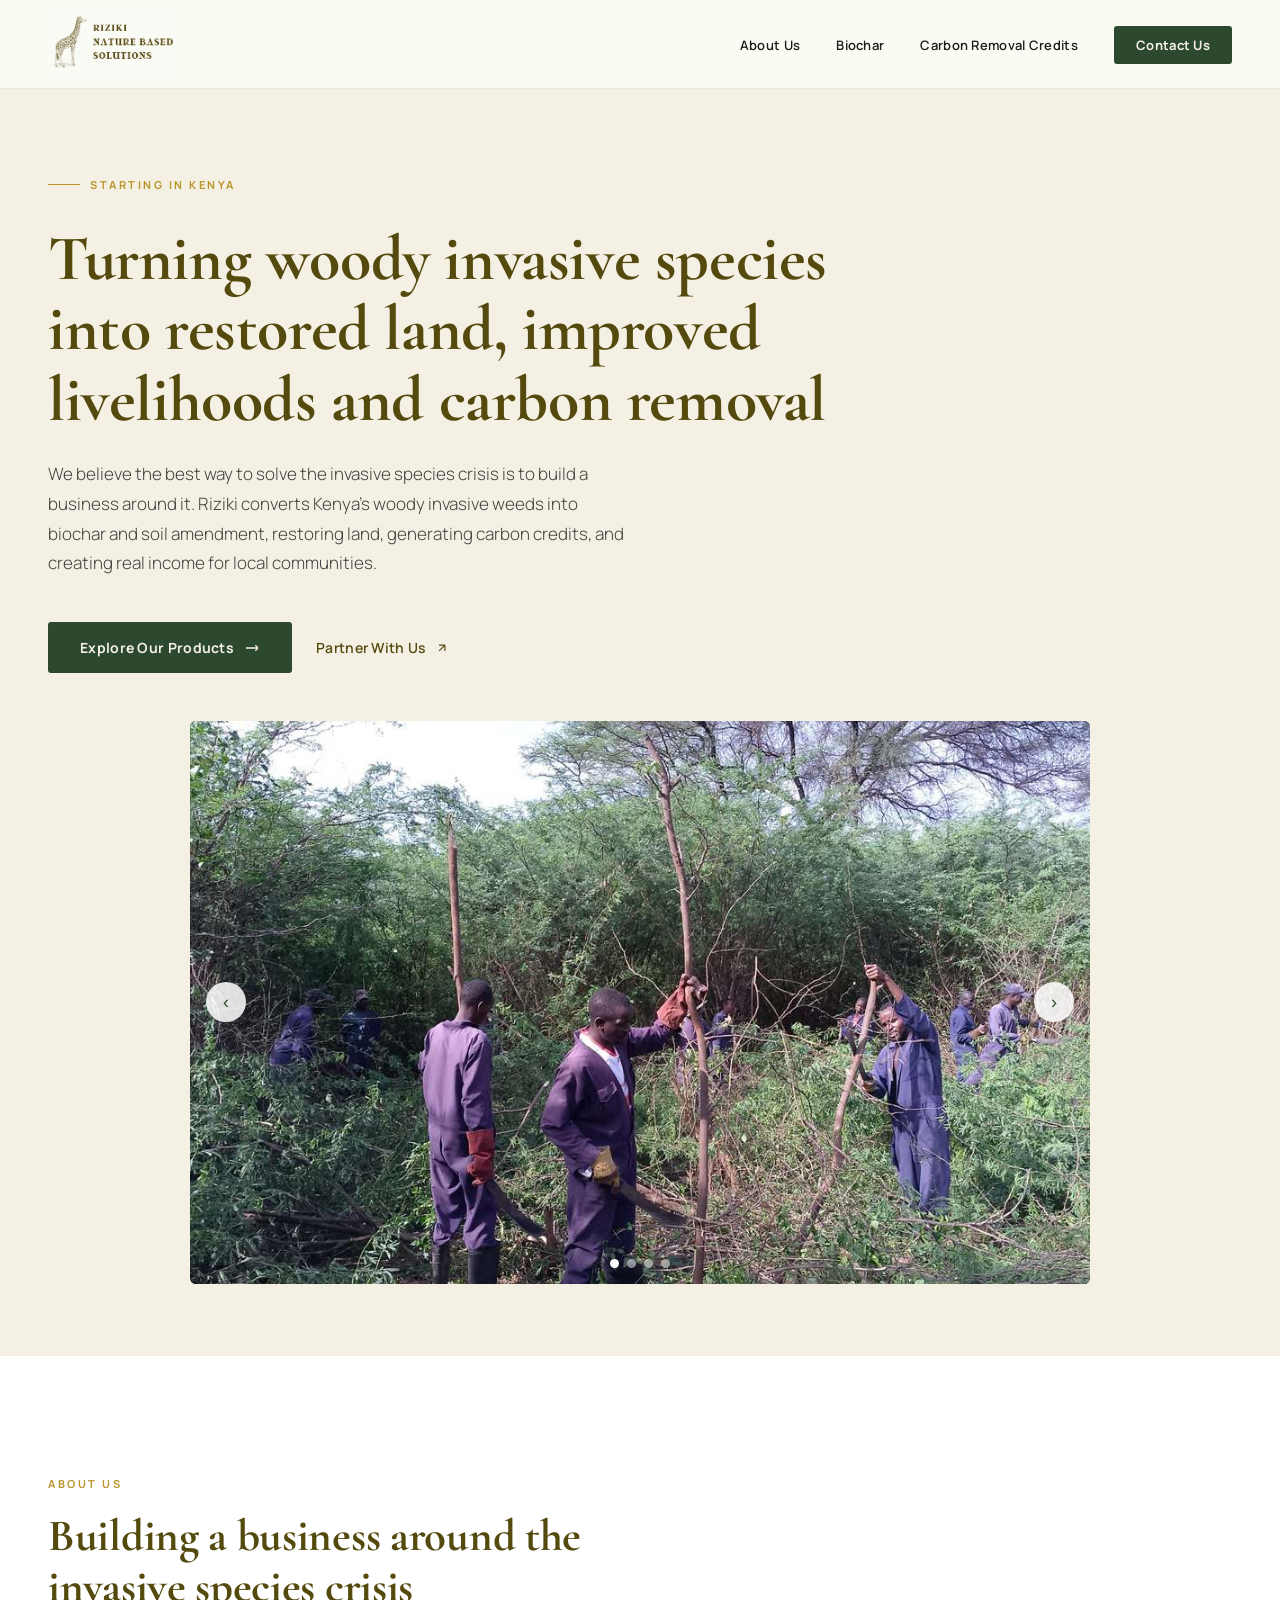
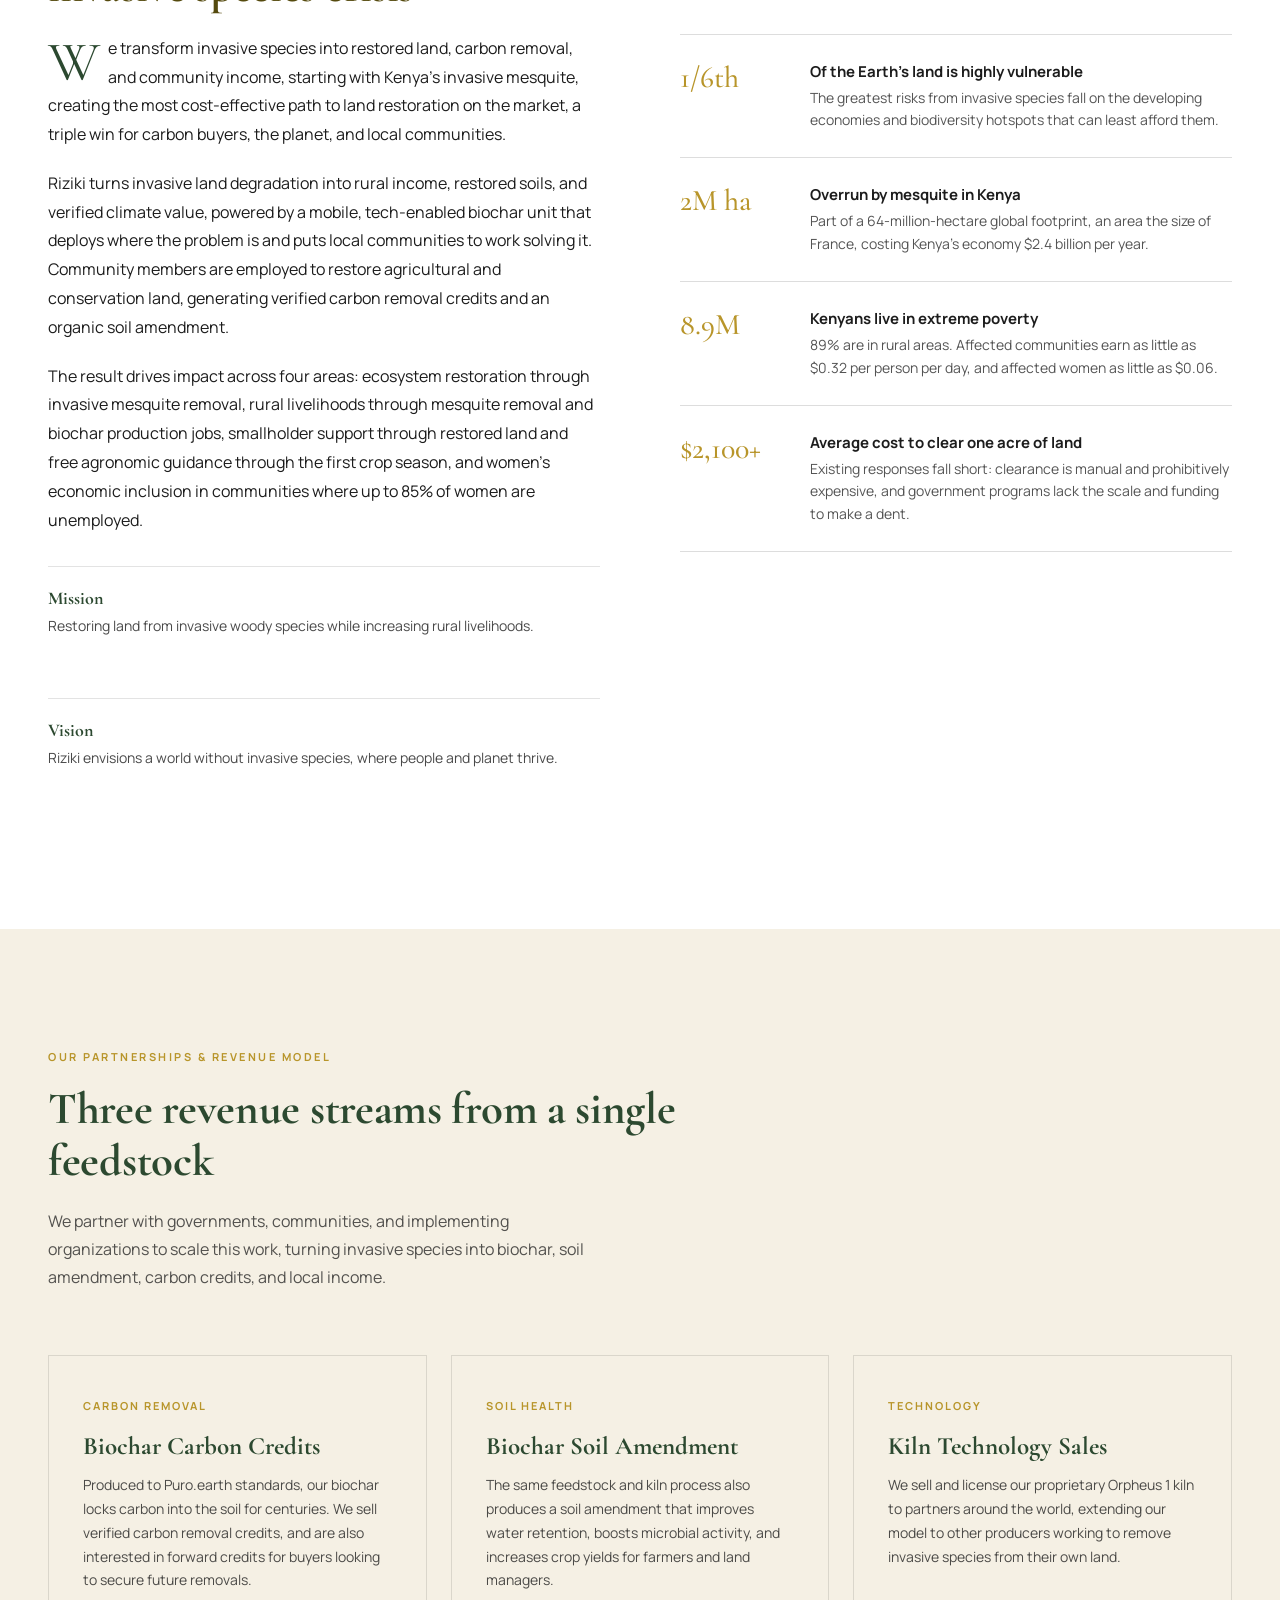
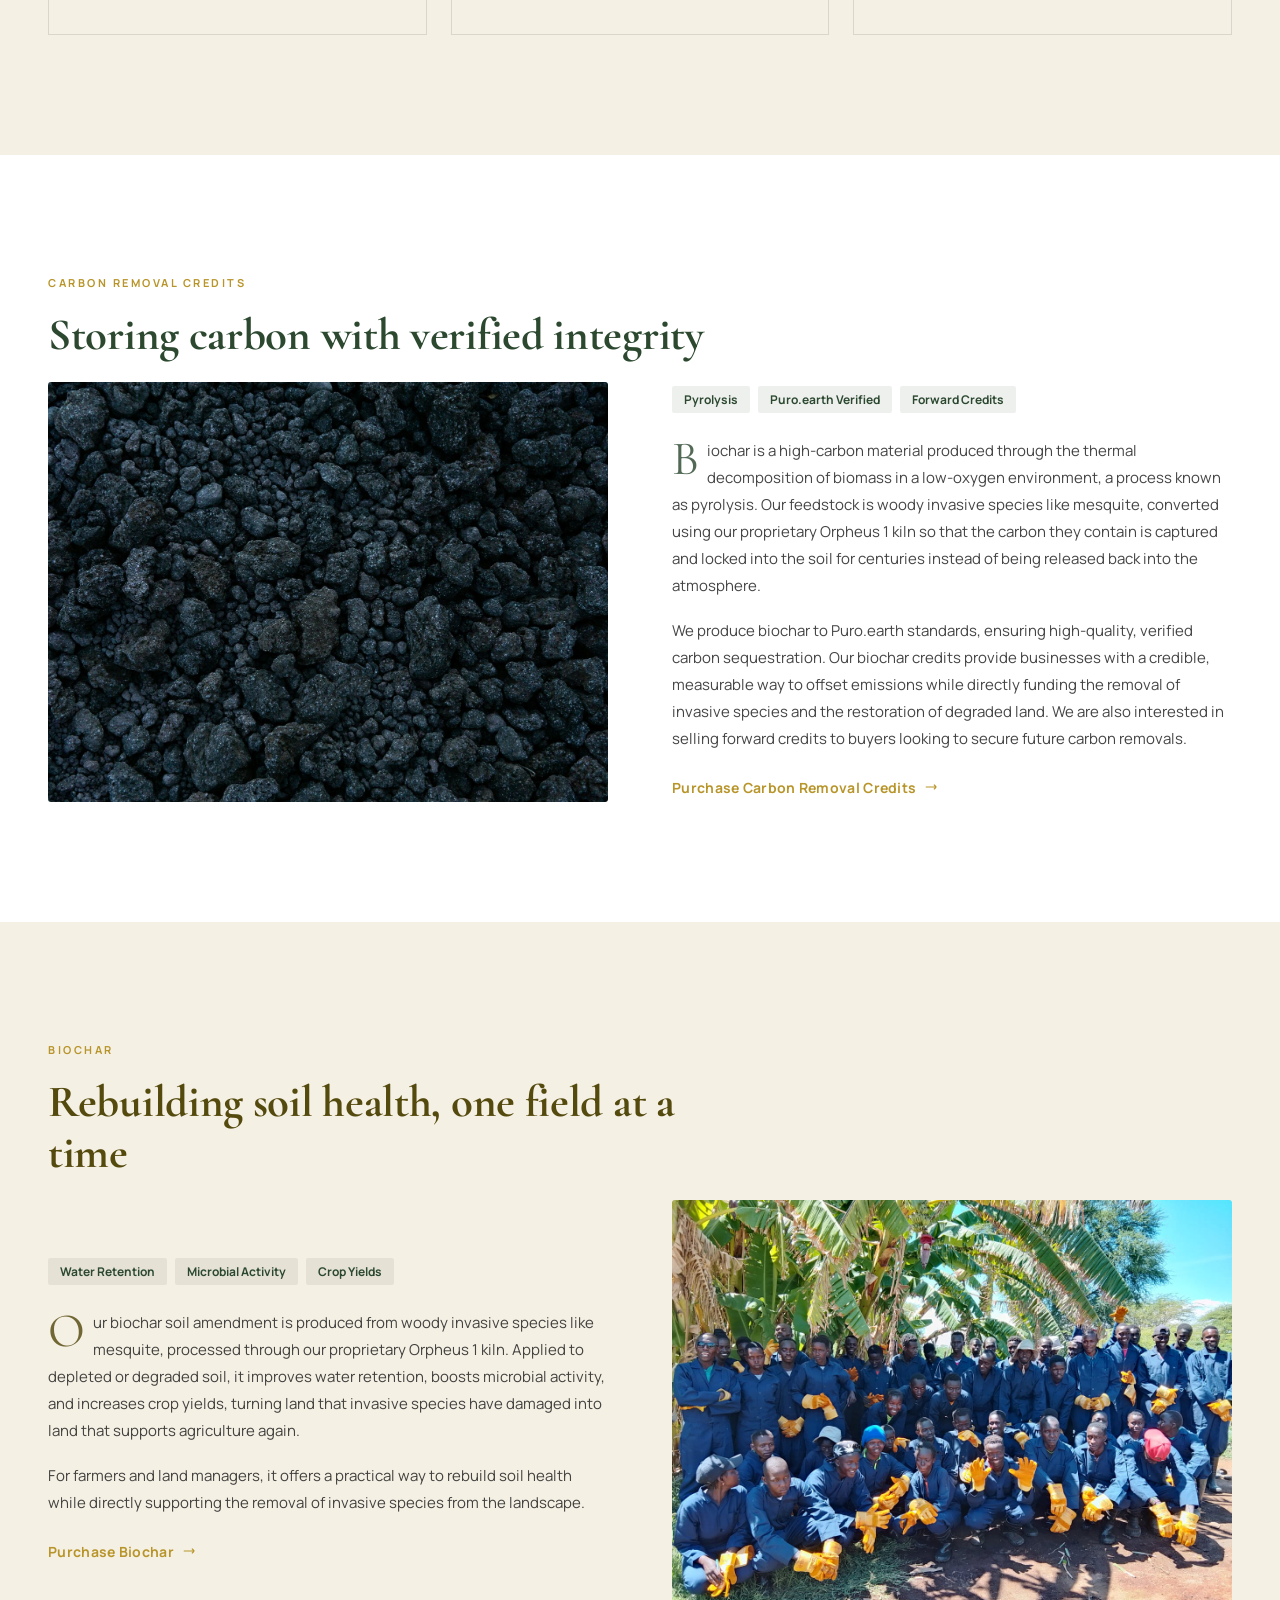
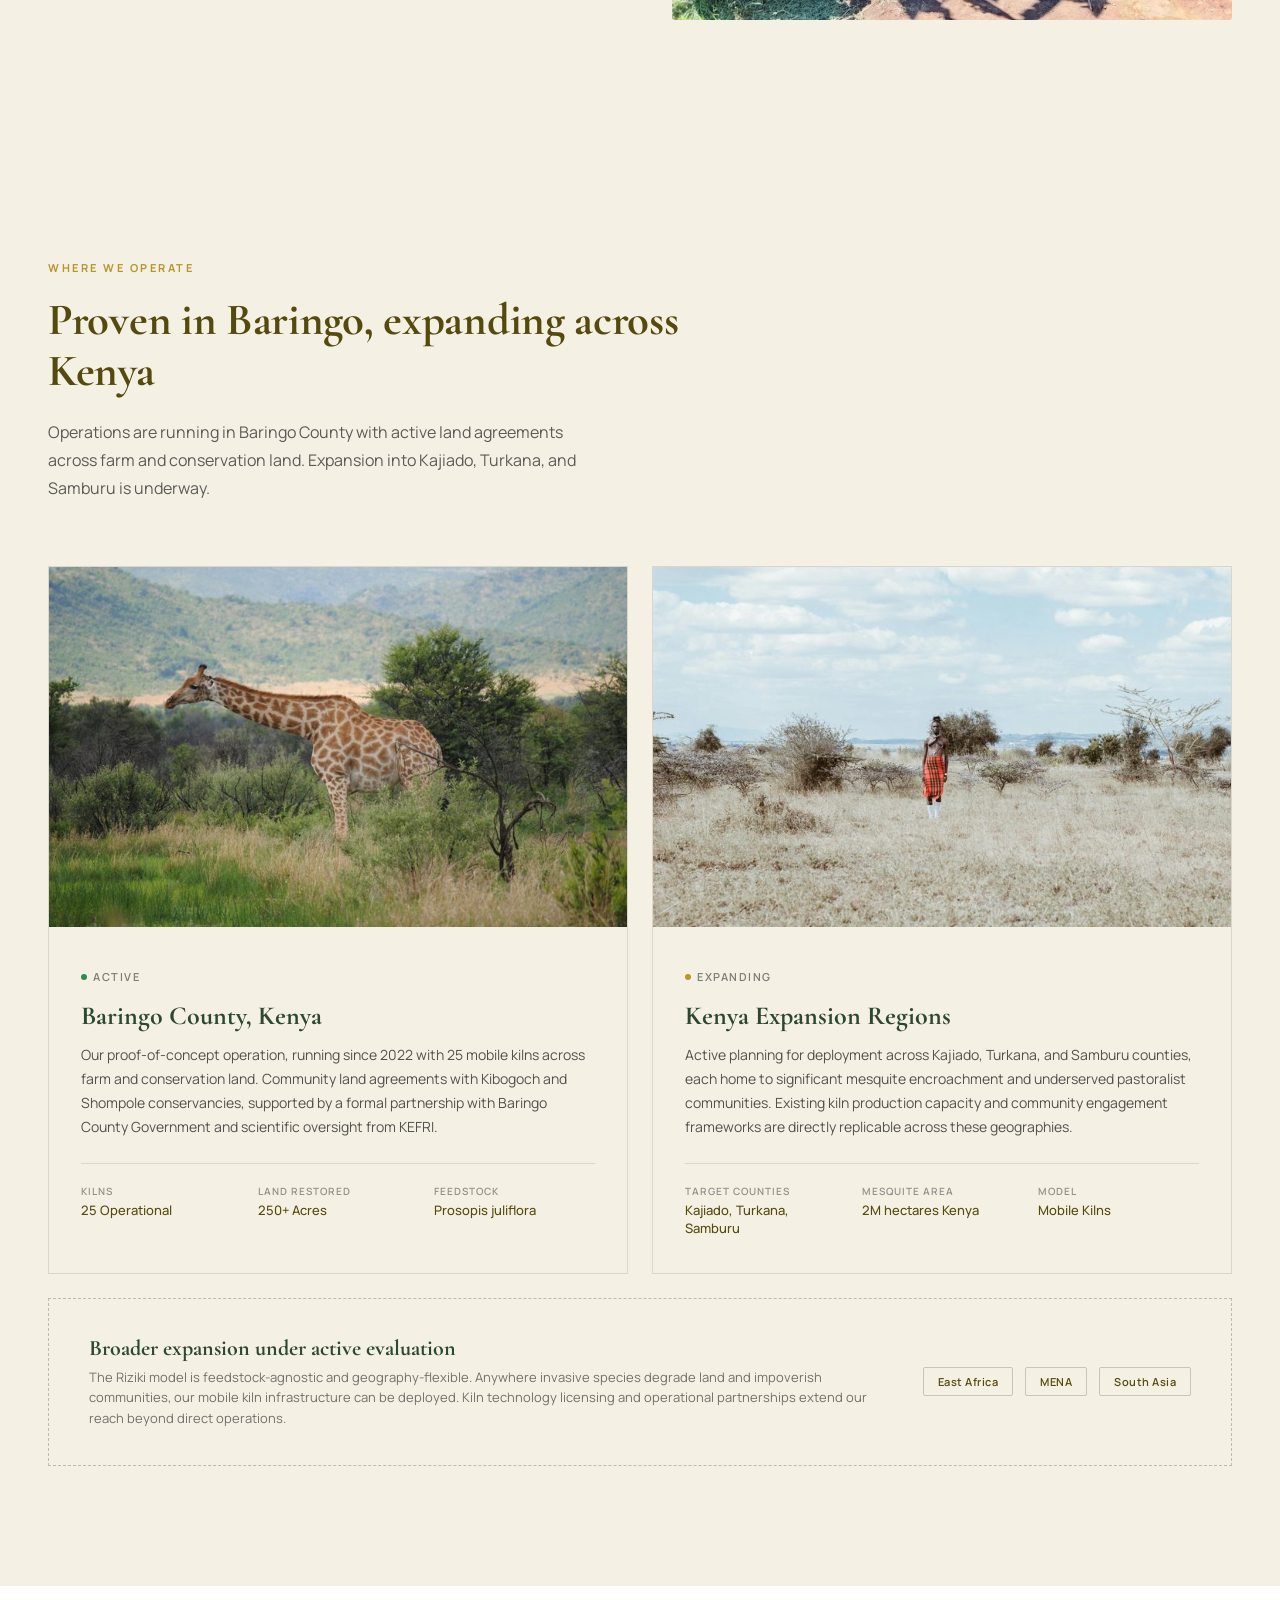
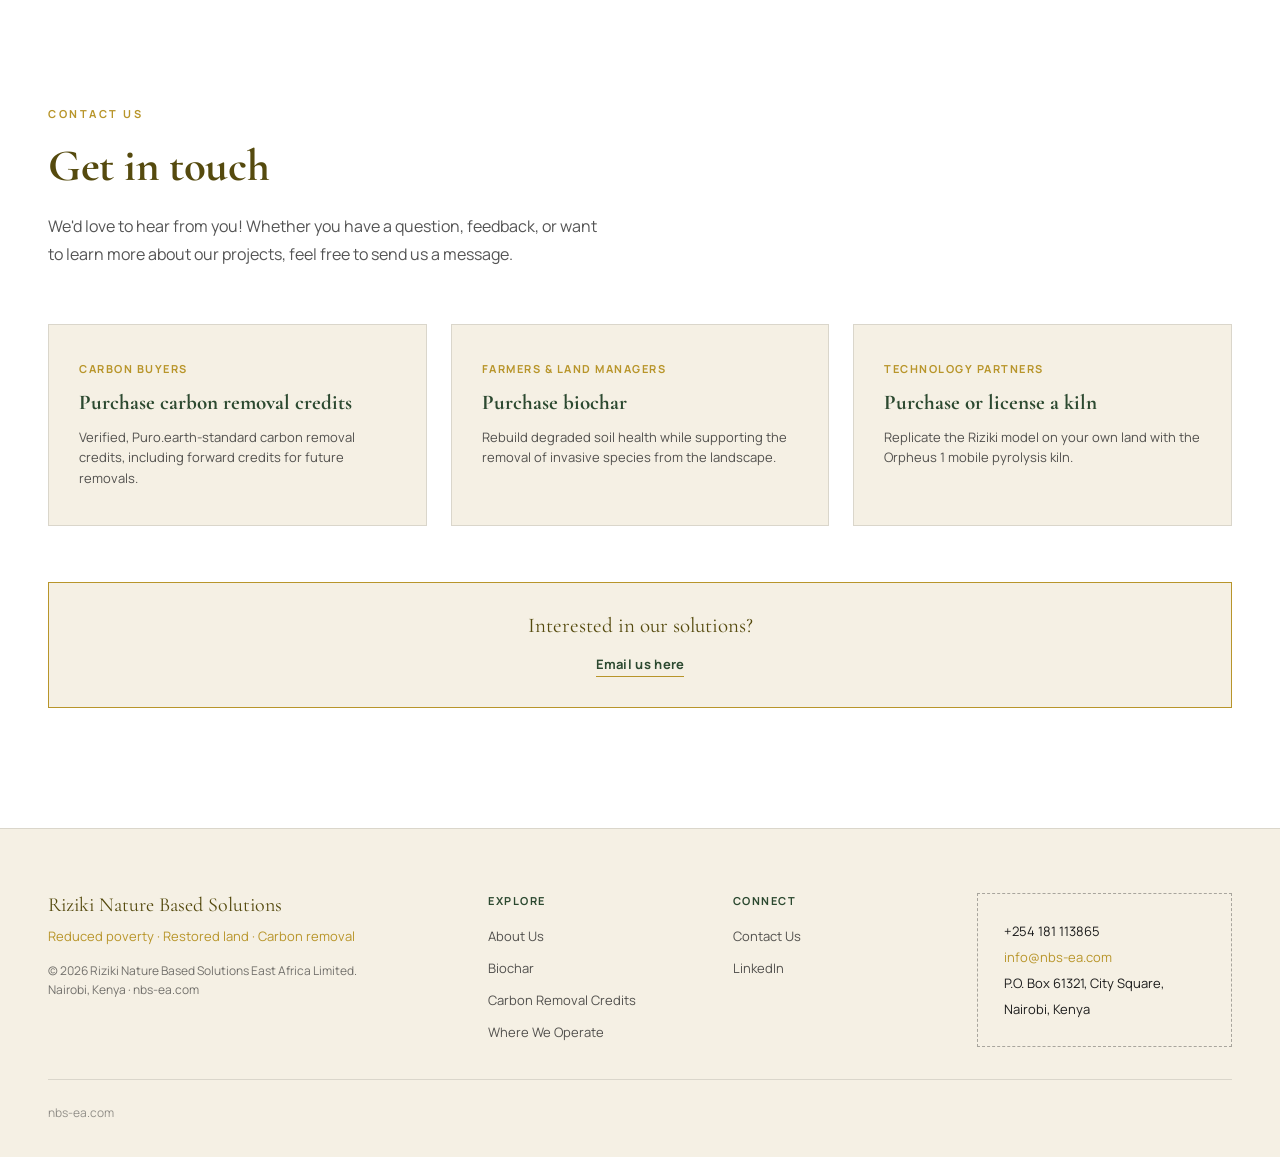
==== index.html @ b03b18da "Add files via upload" ====
<!DOCTYPE html>
<html lang="en">
<head>
<meta charset="UTF-8">
<meta name="viewport" content="width=device-width, initial-scale=1.0">
<title>Riziki Nature Based Solutions | Biochar, Soil Amendment &amp; Kiln Technology, Kenya</title>
<link rel="icon" href="/favicon.ico?v=2" sizes="any">
<link rel="icon" type="image/png" sizes="16x16" href="/favicon-16x16.png?v=2">
<link rel="icon" type="image/png" sizes="32x32" href="/favicon-32x32.png?v=2">
<link rel="icon" type="image/png" sizes="48x48" href="/favicon-48x48.png?v=2">
<link rel="icon" type="image/png" sizes="96x96" href="/favicon-96x96.png?v=2">
<link rel="icon" type="image/png" sizes="192x192" href="/android-chrome-192x192.png?v=2">
<link rel="apple-touch-icon" sizes="180x180" href="/apple-touch-icon.png?v=2">
<link rel="manifest" href="/site.webmanifest?v=2">
<meta name="theme-color" content="#fbfbf5">
<meta name="description" content="Riziki converts Kenya's invasive mesquite into biochar, soil amendment, and verified carbon removal credits, restoring land and creating rural income.">
<link rel="preconnect" href="https://fonts.googleapis.com">
<link href="https://fonts.googleapis.com/css2?family=Cormorant+Garamond:ital,wght@0,400;0,500;0,600;0,700;1,400;1,500&family=Manrope:wght@300;400;500;600;700&display=swap" rel="stylesheet">
<style>
  :root {
    /* palette per brief */
    --bg-a: #f5f0e4;   /* cream */
    --bg-b: #ffffff;   /* white */
    --brown: #554a0e;  /* heading accent A */
    --green: #2c4930;  /* heading accent B */
    --gold: #b8952a;   /* labels / accents */
    --ink: #1c1c1c;    /* body text / near-black */

    /* kept only so the untouched "Where We Operate" section renders exactly as before */
    --cream: #EDE9DC;
    --font-serif: 'Cormorant Garamond', Georgia, 'Times New Roman', serif;
    --font-sans: 'Manrope', -apple-system, BlinkMacSystemFont, sans-serif;
  }

  * { margin: 0; padding: 0; box-sizing: border-box; }
  html { scroll-behavior: smooth; }

  body {
    font-family: var(--font-sans);
    color: var(--ink);
    background: var(--bg-a);
    -webkit-font-smoothing: antialiased;
    -moz-osx-font-smoothing: grayscale;
  }

  a:focus-visible, button:focus-visible { outline: 2px solid var(--green); outline-offset: 3px; }

  /* ===== NAVIGATION ===== */
  nav {
    position: fixed; top: 0; width: 100%; z-index: 1000;
    background: rgba(251, 251, 245, 0.96);
    backdrop-filter: blur(16px); -webkit-backdrop-filter: blur(16px);
    border-bottom: 1px solid rgba(28,28,28,0.08);
  }
  .nav-inner {
    max-width: 1280px; margin: 0 auto; padding: 0 48px; height: 88px;
    display: flex; align-items: center; justify-content: space-between;
  }
  .nav-brand { display: flex; align-items: center; text-decoration: none; }
  .nav-brand img { height: 72px; width: auto; display: block; }
  .nav-links { display: flex; align-items: center; gap: 36px; list-style: none; }
  .nav-links a {
    font-size: 13px; font-weight: 600; color: var(--ink); text-decoration: none;
    letter-spacing: 0.3px; transition: color 0.2s;
  }
  .nav-links a:hover { color: var(--green); }
  .nav-cta-link {
    font-size: 13px !important; font-weight: 700 !important; color: var(--bg-a) !important;
    background: var(--green); padding: 10px 22px; border-radius: 3px; transition: background 0.2s !important;
  }
  .nav-cta-link:hover { background: var(--brown) !important; }
  .mobile-toggle { display: none; background: none; border: none; cursor: pointer; padding: 8px; flex-direction: column; gap: 5px; }
  .mobile-toggle span { display: block; width: 22px; height: 2px; background: var(--ink); transition: all 0.3s; }
  .mobile-menu {
    display: none; position: fixed; top: 76px; left: 0; right: 0; background: var(--bg-a);
    border-bottom: 1px solid rgba(28,28,28,0.08); padding: 24px 32px; z-index: 999; flex-direction: column; gap: 16px;
  }
  .mobile-menu.active { display: flex; }
  .mobile-menu a { font-size: 15px; font-weight: 600; color: var(--ink); text-decoration: none; padding: 8px 0; border-bottom: 1px solid rgba(0,0,0,0.06); }

  /* ===== HERO (no photo, no dark background) ===== */
  .hero { min-height: 80vh; display: flex; flex-direction: column; justify-content: center; background: var(--bg-a); position: relative; overflow: hidden; }
  .hero-content { max-width: 1280px; width: 100%; margin: 0 auto; padding: 168px 48px 72px; position: relative; z-index: 2; }
  .hero-eyebrow { display: inline-flex; align-items: center; gap: 10px; margin-bottom: 32px; }
  .hero-eyebrow-line { width: 32px; height: 1px; background: var(--gold); }
  .hero-eyebrow-text { font-size: 11px; font-weight: 700; letter-spacing: 2.5px; text-transform: uppercase; color: var(--gold); }
  .hero h1 { font-family: var(--font-serif); font-size: clamp(38px, 5vw, 68px); font-weight: 700; line-height: 1.1; color: var(--brown); max-width: 840px; margin-bottom: 24px; letter-spacing: -0.4px; }
  .hero-tagline { font-family: var(--font-serif); font-size: 18px; font-style: italic; color: var(--green); margin-bottom: 20px; }
  .hero-lead { font-size: 17px; font-weight: 300; line-height: 1.75; color: var(--ink); opacity: 0.82; max-width: 580px; margin-bottom: 44px; }
  .hero-actions { display: flex; align-items: center; gap: 24px; flex-wrap: wrap; }
  .team-carousel {
    position: relative;
    max-width: 900px;
    margin: 48px auto 0;
    border-radius: 6px;
    overflow: hidden;
    background: #000;
  }
  .team-carousel-track { position: relative; width: 100%; aspect-ratio: 16/10; }
  .team-carousel-slide {
    position: absolute; inset: 0;
    opacity: 0; transition: opacity 0.6s ease;
  }
  .team-carousel-slide.active { opacity: 1; }
  .team-carousel-slide img { width: 100%; height: 100%; object-fit: cover; display: block; }
  .team-carousel-arrow {
    position: absolute; top: 50%; transform: translateY(-50%);
    background: rgba(255,255,255,0.85);
    border: none;
    width: 40px; height: 40px;
    border-radius: 50%;
    cursor: pointer;
    font-size: 18px;
    color: var(--green);
    display: flex; align-items: center; justify-content: center;
    transition: background 0.2s ease;
  }
  .team-carousel-arrow:hover { background: #fff; }
  .team-carousel-arrow.prev { left: 16px; }
  .team-carousel-arrow.next { right: 16px; }
  .team-carousel-dots {
    position: absolute; bottom: 16px; left: 0; right: 0;
    display: flex; justify-content: center; gap: 8px;
  }
  .team-carousel-dot {
    width: 9px; height: 9px; border-radius: 50%;
    background: rgba(255,255,255,0.5);
    border: none; cursor: pointer; padding: 0;
    transition: background 0.2s ease;
  }
  .team-carousel-dot.active { background: #fff; }
  .btn-primary { display: inline-flex; align-items: center; gap: 10px; padding: 16px 32px; background: var(--green); color: var(--bg-a); text-decoration: none; font-size: 14px; font-weight: 700; letter-spacing: 0.3px; border-radius: 3px; transition: all 0.25s; }
  .btn-primary:hover { background: var(--brown); transform: translateY(-1px); }
  .btn-secondary { display: inline-flex; align-items: center; gap: 8px; padding: 16px 0; color: var(--brown); text-decoration: none; font-size: 14px; font-weight: 600; letter-spacing: 0.3px; transition: color 0.2s; }
  .btn-secondary:hover { color: var(--green); }

  /* ===== SECTIONS SHARED ===== */
  .section { padding: 120px 48px; }
  .section-narrow { max-width: 1280px; margin: 0 auto; }
  .section-label { font-size: 11px; font-weight: 700; letter-spacing: 2.5px; text-transform: uppercase; color: var(--gold); margin-bottom: 20px; }
  .section-heading { font-family: var(--font-serif); font-size: clamp(32px, 3.5vw, 46px); font-weight: 700; line-height: 1.15; max-width: 680px; margin-bottom: 20px; letter-spacing: -0.3px; }
  .section-intro { font-size: 16px; font-weight: 400; color: var(--ink); opacity: 0.75; max-width: 560px; line-height: 1.75; margin-bottom: 64px; }

  /* ===== ABOUT US (solution/problem layout - unchanged structure) ===== */
  #about-us { background: var(--bg-b); }
  #about-us .section-heading, #about-us h3 { color: var(--brown); }
  .about-grid { display: grid; grid-template-columns: 1fr 1fr; gap: 80px; align-items: start; }
  .about-narrative p { font-size: 16px; color: var(--ink); line-height: 1.8; margin-bottom: 20px; }
  .about-narrative p:first-child::first-letter { font-family: var(--font-serif); font-size: 56px; float: left; line-height: 0.8; margin-right: 8px; margin-top: 6px; color: var(--green); }
  .mission-vision { display: grid; gap: 20px; margin-top: 32px; }
  .mv-block { padding: 20px 0; border-top: 1px solid rgba(28,28,28,0.12); }
  .mv-block h4 { font-family: var(--font-serif); font-size: 18px; color: var(--green); margin-bottom: 6px; }
  .mv-block p { font-size: 14px; color: var(--ink); opacity: 0.8; line-height: 1.6; }
  .problem-stats { display: grid; gap: 0; border-top: 1px solid rgba(28,28,28,0.15); }
  .problem-stat { padding: 26px 0; border-bottom: 1px solid rgba(28,28,28,0.15); display: grid; grid-template-columns: 110px 1fr; gap: 20px; align-items: start; }
  .problem-stat-value { font-family: var(--font-serif); font-size: 30px; font-weight: 500; color: var(--gold); line-height: 1; padding-top: 2px; }
  .problem-stat h4 { font-size: 15px; font-weight: 700; color: var(--ink); margin-bottom: 5px; }
  .problem-stat p { font-size: 14px; color: var(--ink); opacity: 0.75; line-height: 1.6; }

  /* ===== THREE REVENUE STREAMS (maintained) ===== */
  #model { background: var(--bg-a); }
  #model .section-heading, #model h3 { color: var(--green); }
  .model-grid { display: grid; grid-template-columns: repeat(3, 1fr); gap: 24px; }
  .model-card { padding: 42px 34px; display: flex; flex-direction: column; border: 1px solid rgba(28,28,28,0.12); background: var(--bg-a); transition: transform 0.3s; }
  .model-card:hover { transform: translateY(-3px); }
  .model-phase { font-size: 11px; font-weight: 700; letter-spacing: 2px; text-transform: uppercase; color: var(--gold); margin-bottom: 18px; }
  .model-card h3 { font-family: var(--font-serif); font-size: 25px; font-weight: 700; margin-bottom: 12px; line-height: 1.2; }
  .model-card p { font-size: 14px; color: var(--ink); opacity: 0.78; line-height: 1.7; }

  /* ===== BIOCHAR / SOIL AMENDMENT / KILN TECH (shared "product" layout) ===== */
  #biochar { background: var(--bg-b); }
  #biochar .section-heading, #biochar h3 { color: var(--green); }
  #soil-amendment { background: var(--bg-a); }
  #soil-amendment .section-heading, #soil-amendment h3 { color: var(--brown); }
  #kiln-technology { background: var(--bg-b); }
  #kiln-technology .section-heading, #kiln-technology h3 { color: var(--green); }

  .product-grid { display: grid; grid-template-columns: 1fr 1fr; gap: 64px; align-items: center; }
  .product-grid.reverse .product-photo { order: 2; }
  .product-photo { width: 100%; aspect-ratio: 4/3; overflow: hidden; border-radius: 3px; }
  .product-photo img { width: 100%; height: 100%; object-fit: cover; display: block; }
  .product-body p { font-size: 15px; color: var(--ink); opacity: 0.82; line-height: 1.8; margin-bottom: 18px; }
  .product-body p:first-of-type::first-letter { font-family: var(--font-serif); font-size: 48px; float: left; line-height: 0.75; margin-right: 8px; margin-top: 4px; }
  #biochar .product-body p:first-of-type::first-letter { color: var(--green); }
  #soil-amendment .product-body p:first-of-type::first-letter { color: var(--brown); }
  #kiln-technology .product-body p:first-of-type::first-letter { color: var(--green); }
  .product-cta { display: inline-flex; align-items: center; gap: 8px; margin-top: 8px; font-size: 14px; font-weight: 700; text-decoration: none; color: var(--gold); letter-spacing: 0.3px; }
  .product-cta:hover { color: var(--brown); }
  .product-tags { display: flex; flex-wrap: wrap; gap: 8px; margin-bottom: 24px; }
  .product-tag { font-size: 12px; font-weight: 700; color: var(--green); background: rgba(44,73,48,0.08); padding: 5px 12px; border-radius: 2px; }

  /* ===== WHERE WE OPERATE - content untouched, background swapped off black per brief ===== */
  #regions { background: var(--bg-a); }
  #regions .section-label { color: var(--gold); }
  #regions .section-heading { color: var(--brown); }
  #regions .section-intro { color: var(--ink); opacity: 0.7; }

  .regions-grid {
    display: grid;
    grid-template-columns: 1fr 1fr;
    gap: 24px;
  }

  .region-card {
    overflow: hidden;
    border: 1px solid rgba(28, 28, 28, 0.12);
    transition: border-color 0.3s;
  }

  .region-card:hover { border-color: rgba(28, 28, 28, 0.25); }

  .region-photo {
    width: 100%;
    height: 360px;
    background-color: #2C3A12;
    background-size: cover;
    background-position: center;
    display: flex;
    align-items: center;
    justify-content: center;
  }

  .region-photo-label {
    font-size: 11px;
    font-weight: 600;
    letter-spacing: 1px;
    text-transform: uppercase;
    color: rgba(28, 28, 28, 0.35);
  }

  .region-body {
    padding: 36px 32px;
  }

  .region-status {
    display: inline-flex;
    align-items: center;
    gap: 6px;
    margin-bottom: 16px;
  }

  .status-dot {
    width: 6px;
    height: 6px;
    border-radius: 50%;
  }

  .status-active { background: #2e8b52; }
  .status-pipeline { background: var(--gold); }

  .status-text {
    font-size: 11px;
    font-weight: 600;
    letter-spacing: 1.5px;
    text-transform: uppercase;
    color: var(--ink);
    opacity: 0.55;
  }

  .region-card h3 {
    font-family: var(--font-serif);
    font-size: 26px;
    font-weight: 700;
    color: var(--green);
    margin-bottom: 12px;
  }

  .region-card > .region-body > p {
    font-size: 14px;
    color: var(--ink);
    opacity: 0.75;
    line-height: 1.7;
    margin-bottom: 24px;
  }

  .region-details {
    display: grid;
    grid-template-columns: repeat(3, 1fr);
    gap: 16px;
    padding-top: 20px;
    border-top: 1px solid rgba(28, 28, 28, 0.12);
  }

  .region-detail-label {
    font-size: 10px;
    font-weight: 600;
    letter-spacing: 1px;
    text-transform: uppercase;
    color: var(--ink);
    opacity: 0.45;
    margin-bottom: 3px;
  }

  .region-detail-value {
    font-size: 13px;
    font-weight: 500;
    color: var(--brown);
  }

  .region-expansion {
    grid-column: 1 / -1;
    padding: 36px 40px;
    border: 1px dashed rgba(28, 28, 28, 0.25);
    display: flex;
    align-items: center;
    justify-content: space-between;
    gap: 32px;
  }

  .expansion-text h3 {
    font-family: var(--font-serif);
    font-size: 22px;
    font-weight: 700;
    color: var(--green);
    margin-bottom: 6px;
  }

  .expansion-text p {
    font-size: 13px;
    color: var(--ink);
    opacity: 0.6;
    line-height: 1.6;
  }

  .expansion-regions {
    display: flex;
    gap: 12px;
    flex-shrink: 0;
  }

  .expansion-chip {
    font-size: 11px;
    font-weight: 600;
    letter-spacing: 0.5px;
    color: var(--brown);
    padding: 6px 14px;
    border: 1px solid rgba(28, 28, 28, 0.2);
    border-radius: 2px;
  }

  
  /* ===== CONTACT US ===== */
  #contact { background: var(--bg-b); padding: 120px 48px; }
  #contact .section-heading { color: var(--brown); }
  .contact-inner { max-width: 1280px; margin: 0 auto; }
  .contact-top { max-width: 640px; margin-bottom: 56px; }
  .contact-grid { display: grid; grid-template-columns: repeat(3, 1fr); gap: 24px; margin-bottom: 56px; }
  .contact-card { padding: 36px 30px; border: 1px solid rgba(28,28,28,0.12); background: var(--bg-a); }
  .contact-card-audience { font-size: 11px; font-weight: 700; letter-spacing: 1.5px; text-transform: uppercase; color: var(--gold); margin-bottom: 14px; }
  .contact-card h3 { font-family: var(--font-serif); font-size: 21px; font-weight: 700; color: var(--green); margin-bottom: 10px; line-height: 1.25; }
  .contact-card p { font-size: 13px; color: var(--ink); opacity: 0.75; line-height: 1.6; }
  .contact-cta {
    background: var(--bg-a);
    border: 1.5px solid var(--gold);
    padding: 30px 32px;
    text-align: center;
  }
  .contact-cta p { font-family: var(--font-serif); font-size: 21px; color: var(--brown); margin-bottom: 14px; }
  .contact-cta button {
    position: relative;
    display: inline-block;
    background: none;
    border: none;
    border-bottom: 1.5px solid var(--gold);
    cursor: pointer;
    color: var(--green);
    font-family: var(--font-sans);
    font-size: 13px;
    font-weight: 700;
    letter-spacing: 0.3px;
    padding: 0 0 3px;
  }
  .contact-cta button:hover { color: var(--green); }
  .contact-cta button:focus-visible { outline: 2px solid var(--gold); outline-offset: 4px; }
  .contact-cta button .label { display: inline-block; transition: opacity 0.15s ease; }
  .contact-cta button .email {
    position: absolute;
    left: 50%;
    top: 0;
    transform: translateX(-50%);
    white-space: nowrap;
    opacity: 0;
    pointer-events: none;
    transition: opacity 0.15s ease;
  }
  .contact-cta button:hover .label { opacity: 0; }
  .contact-cta button:hover .email { opacity: 1; }
  .contact-email-row { padding-top: 32px; border-top: 1px solid rgba(28,28,28,0.12); display: flex; align-items: center; gap: 16px; flex-wrap: wrap; }
  .contact-email-label { font-size: 12px; font-weight: 600; letter-spacing: 0.5px; text-transform: uppercase; color: var(--ink); opacity: 0.6; }
  .contact-email { font-family: var(--font-serif); font-size: 22px; color: var(--brown); text-decoration: none; }
  .contact-email:hover { color: var(--gold); }

  /* ===== FOOTER (no black background) ===== */
  footer { background: var(--bg-a); padding: 64px 48px 36px; border-top: 1px solid rgba(28,28,28,0.12); }
  .footer-inner { max-width: 1280px; margin: 0 auto; display: grid; grid-template-columns: 2fr 1fr 1fr 1.3fr; gap: 48px; padding-bottom: 32px; border-bottom: 1px solid rgba(28,28,28,0.12); }
  .footer-brand { font-family: var(--font-serif); font-size: 20px; color: var(--brown); margin-bottom: 10px; }
  .footer-tagline { font-size: 13px; color: var(--gold); margin-bottom: 16px; }
  .footer-legal { font-size: 12px; color: var(--ink); opacity: 0.6; line-height: 1.6; }
  .footer-col-title { font-size: 11px; font-weight: 700; letter-spacing: 1.5px; text-transform: uppercase; color: var(--green); margin-bottom: 16px; }
  .footer-col-links { list-style: none; display: grid; gap: 10px; }
  .footer-col-links a { font-size: 13px; color: var(--ink); opacity: 0.75; text-decoration: none; }
  .footer-col-links a:hover { color: var(--gold); opacity: 1; }
  .footer-bottom { max-width: 1280px; margin: 24px auto 0; font-size: 12px; color: var(--ink); opacity: 0.45; }

  /* ===== GET IN TOUCH CARD ===== */
  .contact-info-card { border: 1px dashed rgba(28,28,28,0.35); padding: 24px 26px; align-self: start; }
  .contact-info-card p { font-size: 13px; color: var(--ink); line-height: 2; margin: 0; }
  .contact-info-card p a { color: var(--gold); text-decoration: none; }
  .contact-info-card p a:hover { text-decoration: underline; }

  /* ===== RESPONSIVE ===== */
  @media (max-width: 900px) {
    .nav-links { display: none; }
    .mobile-toggle { display: flex; }
    .about-grid, .team-grid, .impact-columns { grid-template-columns: 1fr; gap: 48px; }
    .model-grid { grid-template-columns: 1fr; }
    .regions-grid { grid-template-columns: 1fr; }
    .contact-grid { grid-template-columns: 1fr; }
    .product-grid { grid-template-columns: 1fr; gap: 32px; }
    .product-grid.reverse .product-photo { order: 0; }
    .footer-inner { grid-template-columns: 1fr; gap: 32px; }
    .section { padding: 80px 24px; }
    .hero-content { padding: 140px 24px 56px; }
    .region-expansion { flex-direction: column; align-items: flex-start; }
  }
</style>
</head>
<body>
<!-- ===== NAVIGATION ===== -->
<nav role="navigation" aria-label="Primary navigation">
  <div class="nav-inner">
    <a href="#" class="nav-brand" aria-label="Riziki Nature Based Solutions home">
      <img src="[data-uri]" alt="Riziki Nature Based Solutions">
    </a>
    <ul class="nav-links">
      <li><a href="#about-us">About Us</a></li>
      <li><a href="#soil-amendment">Biochar</a></li>
      <li><a href="#biochar">Carbon Removal Credits</a></li>
      <li><a href="#contact" class="nav-cta-link">Contact Us</a></li>
    </ul>
    <button class="mobile-toggle" aria-label="Open navigation menu" aria-expanded="false" onclick="toggleMobile()">
      <span></span><span></span><span></span>
    </button>
  </div>
</nav>

<div class="mobile-menu" id="mobileMenu" role="navigation" aria-label="Mobile navigation">
  <a href="#about-us" onclick="closeMobile()">About Us</a>
  <a href="#soil-amendment" onclick="closeMobile()">Biochar</a>
  <a href="#biochar" onclick="closeMobile()">Carbon Removal Credits</a>
  <a href="#contact" onclick="closeMobile()">Contact Us</a>
</div>

<!-- ===== HERO ===== -->
<section class="hero" aria-label="Introduction">
  <div class="hero-content">
    <div class="hero-eyebrow">
      <span class="hero-eyebrow-line" aria-hidden="true"></span>
      <span class="hero-eyebrow-text">Starting in Kenya</span>
    </div>
    <h1>Turning woody invasive species into restored land, improved livelihoods and carbon removal</h1>
        <p class="hero-lead">We believe the best way to solve the invasive species crisis is to build a business around it. Riziki converts Kenya's woody invasive weeds into biochar and soil amendment, restoring land, generating carbon credits, and creating real income for local communities.</p>
    <div class="hero-actions">
      <a href="#biochar" class="btn-primary">
        Explore Our Products
        <svg width="16" height="16" viewBox="0 0 24 24" fill="none" stroke="currentColor" stroke-width="2" aria-hidden="true"><path d="M17 8l4 4m0 0l-4 4m4-4H3"/></svg>
      </a>
      <a href="#contact" class="btn-secondary">
        Partner With Us
        <svg width="14" height="14" viewBox="0 0 24 24" fill="none" stroke="currentColor" stroke-width="2" aria-hidden="true"><path d="M7 17L17 7M17 7H7M17 7v10"/></svg>
      </a>
    </div>
    <div class="team-carousel" id="teamCarousel">
      <div class="team-carousel-track">
        <div class="team-carousel-slide active"><img src="[data-uri]" alt="Field team clearing invasive mesquite"></div>
        <div class="team-carousel-slide"><img src="[data-uri]" alt="Community consultation session"></div>
        <div class="team-carousel-slide"><img src="[data-uri]" alt="Worker clearing brush"></div>
        <div class="team-carousel-slide"><img src="[data-uri]" alt="Field team group photo"></div>
      </div>
      <button class="team-carousel-arrow prev" onclick="teamCarouselMove(-1)" aria-label="Previous slide">&#8249;</button>
      <button class="team-carousel-arrow next" onclick="teamCarouselMove(1)" aria-label="Next slide">&#8250;</button>
      <div class="team-carousel-dots">
        <button class="team-carousel-dot active" onclick="teamCarouselGo(0)" aria-label="Slide 1"></button>
        <button class="team-carousel-dot" onclick="teamCarouselGo(1)" aria-label="Slide 2"></button>
        <button class="team-carousel-dot" onclick="teamCarouselGo(2)" aria-label="Slide 3"></button>
        <button class="team-carousel-dot" onclick="teamCarouselGo(3)" aria-label="Slide 4"></button>
      </div>
    </div>
  </div>
</section>

<!-- ===== ABOUT US (solution / problem layout, unchanged) ===== -->
<section id="about-us" class="section" aria-labelledby="about-heading">
  <div class="section-narrow">
    <p class="section-label">About Us</p>
    <h2 class="section-heading" id="about-heading">Building a business around the invasive species crisis</h2>
    <div class="about-grid">
      <div class="about-narrative">
        <p>We transform invasive species into restored land, carbon removal, and community income, starting with Kenya's invasive mesquite, creating the most cost-effective path to land restoration on the market, a triple win for carbon buyers, the planet, and local communities.</p>
        <p>Riziki turns invasive land degradation into rural income, restored soils, and verified climate value, powered by a mobile, tech-enabled biochar unit that deploys where the problem is and puts local communities to work solving it. Community members are employed to restore agricultural and conservation land, generating verified carbon removal credits and an organic soil amendment.</p>
        <p>The result drives impact across four areas: ecosystem restoration through invasive mesquite removal, rural livelihoods through mesquite removal and biochar production jobs, smallholder support through restored land and free agronomic guidance through the first crop season, and women's economic inclusion in communities where up to 85% of women are unemployed.</p>
        <div class="mission-vision">
          <div class="mv-block">
            <h4>Mission</h4>
            <p>Restoring land from invasive woody species while increasing rural livelihoods.</p>
          </div>
          <div class="mv-block">
            <h4>Vision</h4>
            <p>Riziki envisions a world without invasive species, where people and planet thrive.</p>
          </div>
        </div>
      </div>
      <div class="problem-stats">
        <div class="problem-stat">
          <div class="problem-stat-value">1/6th</div>
          <div>
            <h4>Of the Earth's land is highly vulnerable</h4>
            <p>The greatest risks from invasive species fall on the developing economies and biodiversity hotspots that can least afford them.</p>
          </div>
        </div>
        <div class="problem-stat">
          <div class="problem-stat-value">2M ha</div>
          <div>
            <h4>Overrun by mesquite in Kenya</h4>
            <p>Part of a 64-million-hectare global footprint, an area the size of France, costing Kenya's economy $2.4 billion per year.</p>
          </div>
        </div>
        <div class="problem-stat">
          <div class="problem-stat-value">8.9M</div>
          <div>
            <h4>Kenyans live in extreme poverty</h4>
            <p>89% are in rural areas. Affected communities earn as little as $0.32 per person per day, and affected women as little as $0.06.</p>
          </div>
        </div>
        <div class="problem-stat">
          <div class="problem-stat-value">$2,100+</div>
          <div>
            <h4>Average cost to clear one acre of land</h4>
            <p>Existing responses fall short: clearance is manual and prohibitively expensive, and government programs lack the scale and funding to make a dent.</p>
          </div>
        </div>
      </div>
    </div>
  </div>
</section>

<!-- ===== THREE REVENUE STREAMS (maintained) ===== -->
<section id="model" class="section" aria-labelledby="model-heading">
  <div class="section-narrow">
    <p class="section-label">Our Partnerships &amp; Revenue Model</p>
    <h2 class="section-heading" id="model-heading">Three revenue streams from a single feedstock</h2>
    <p class="section-intro">We partner with governments, communities, and implementing organizations to scale this work, turning invasive species into biochar, soil amendment, carbon credits, and local income.</p>
    <div class="model-grid">
      <div class="model-card">
        <div class="model-phase">Carbon Removal</div>
        <h3>Biochar Carbon Credits</h3>
        <p>Produced to Puro.earth standards, our biochar locks carbon into the soil for centuries. We sell verified carbon removal credits, and are also interested in forward credits for buyers looking to secure future removals.</p>
      </div>
      <div class="model-card">
        <div class="model-phase">Soil Health</div>
        <h3>Biochar Soil Amendment</h3>
        <p>The same feedstock and kiln process also produces a soil amendment that improves water retention, boosts microbial activity, and increases crop yields for farmers and land managers.</p>
      </div>
      <div class="model-card">
        <div class="model-phase">Technology</div>
        <h3>Kiln Technology Sales</h3>
        <p>We sell and license our proprietary Orpheus 1 kiln to partners around the world, extending our model to other producers working to remove invasive species from their own land.</p>
      </div>
    </div>
  </div>
</section>

<!-- ===== CARBON REMOVAL CREDITS ===== -->
<section id="biochar" class="section" aria-labelledby="biochar-heading">
  <div class="section-narrow">
    <p class="section-label">Carbon Removal Credits</p>
    <h2 class="section-heading" id="biochar-heading">Storing carbon with verified integrity</h2>
    <div class="product-grid">
      <div class="product-photo">
        <img src="[data-uri]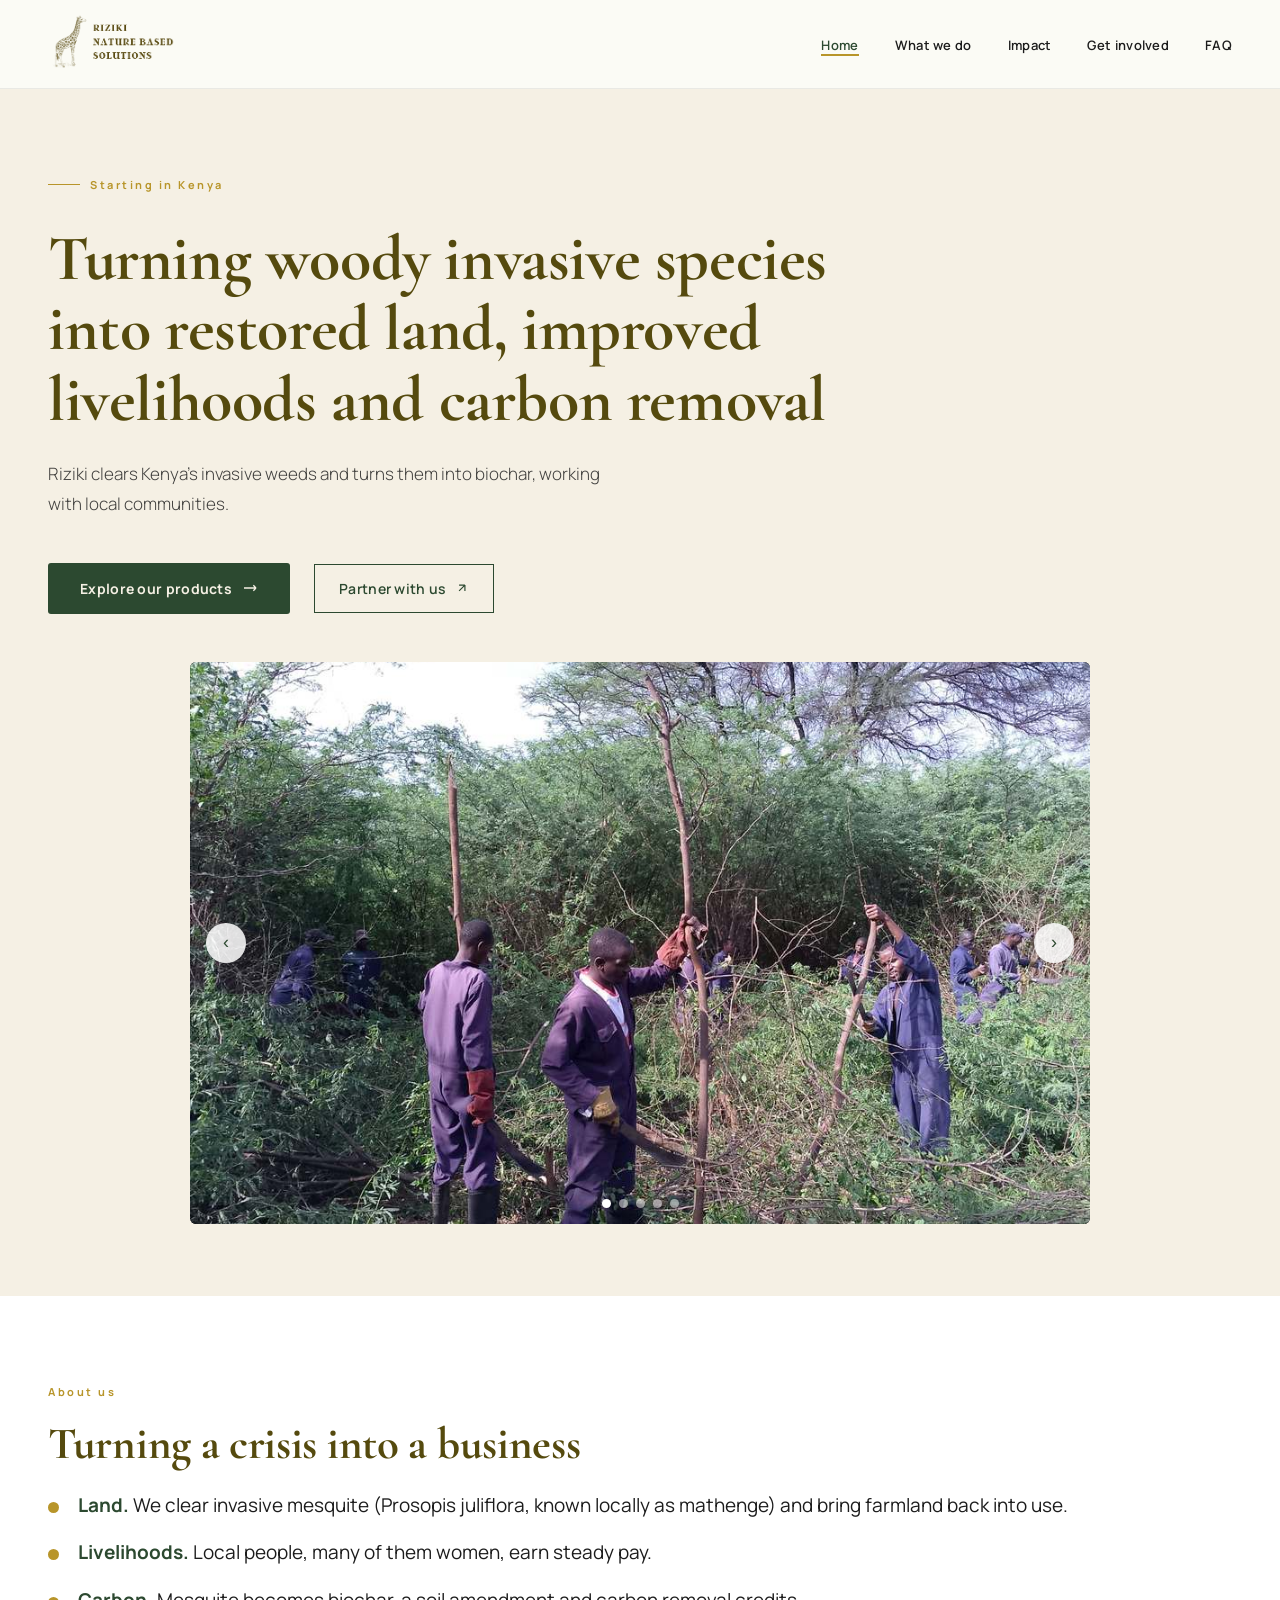
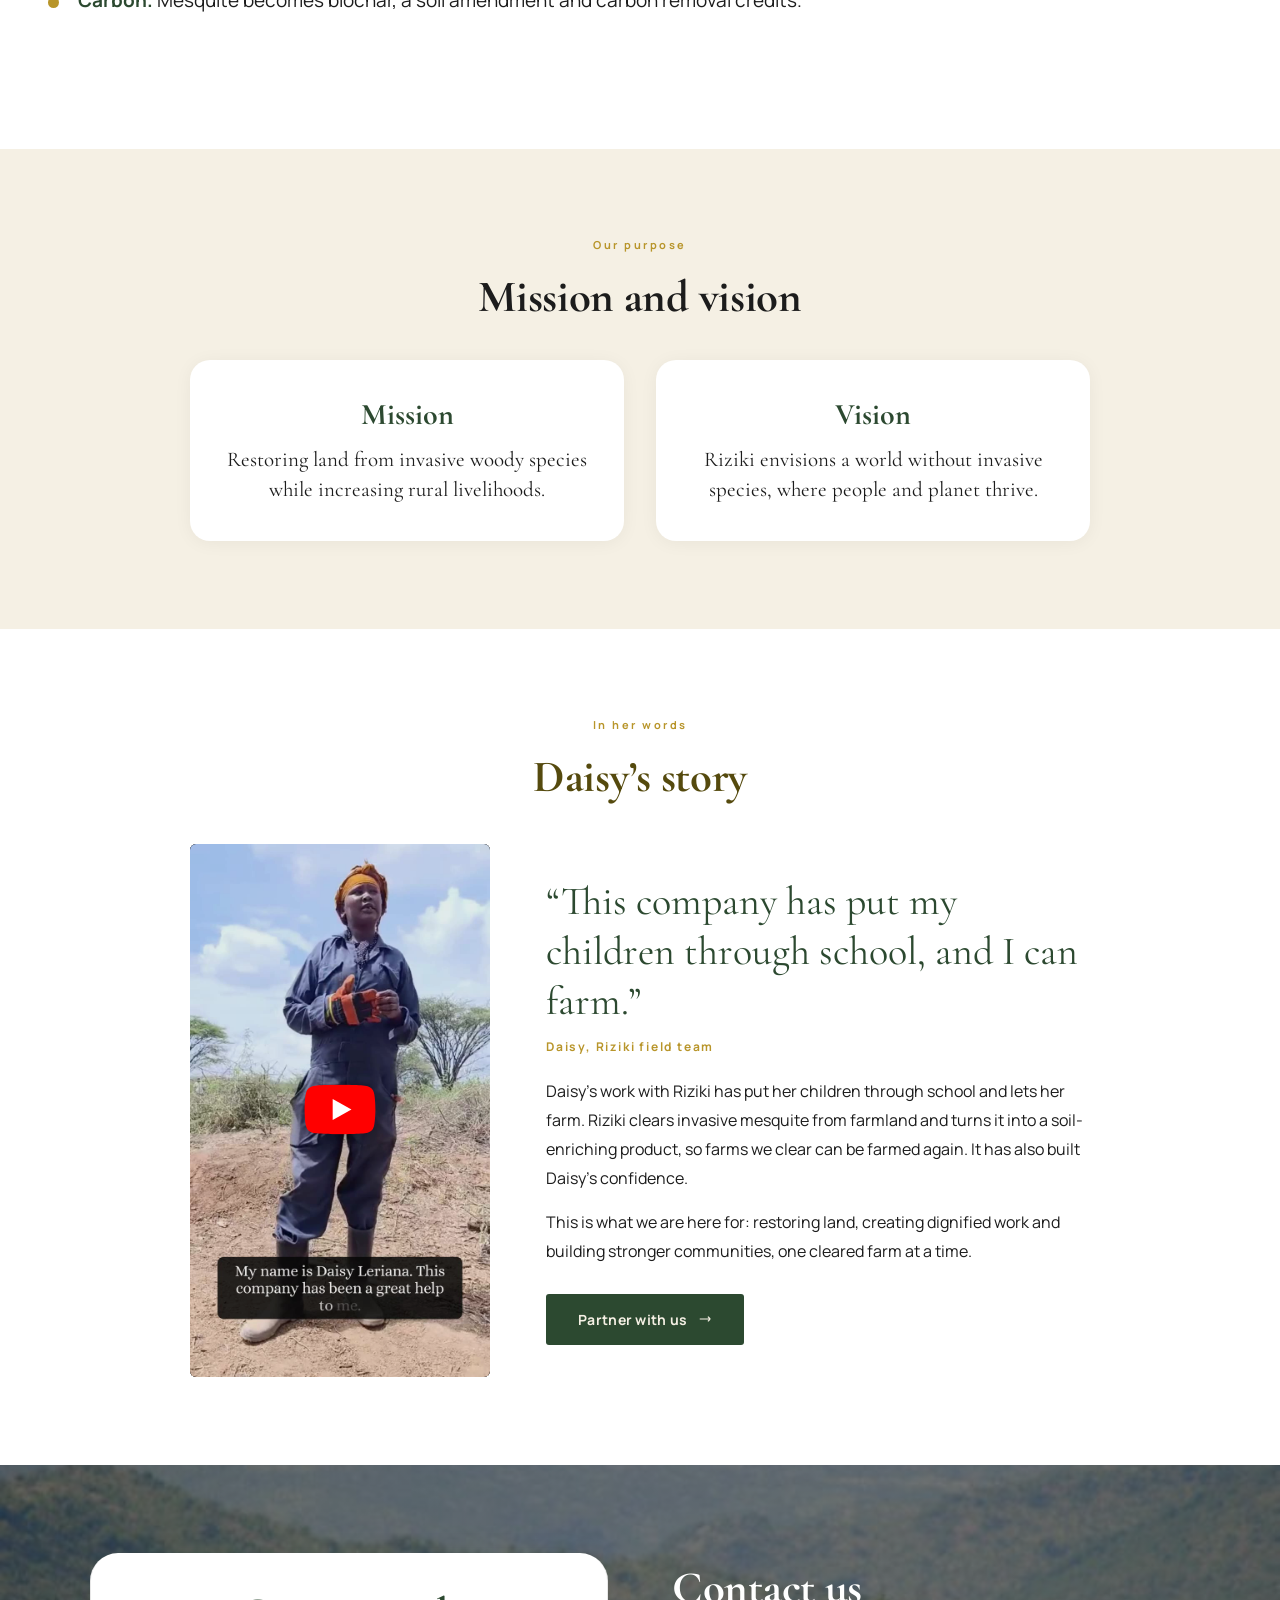
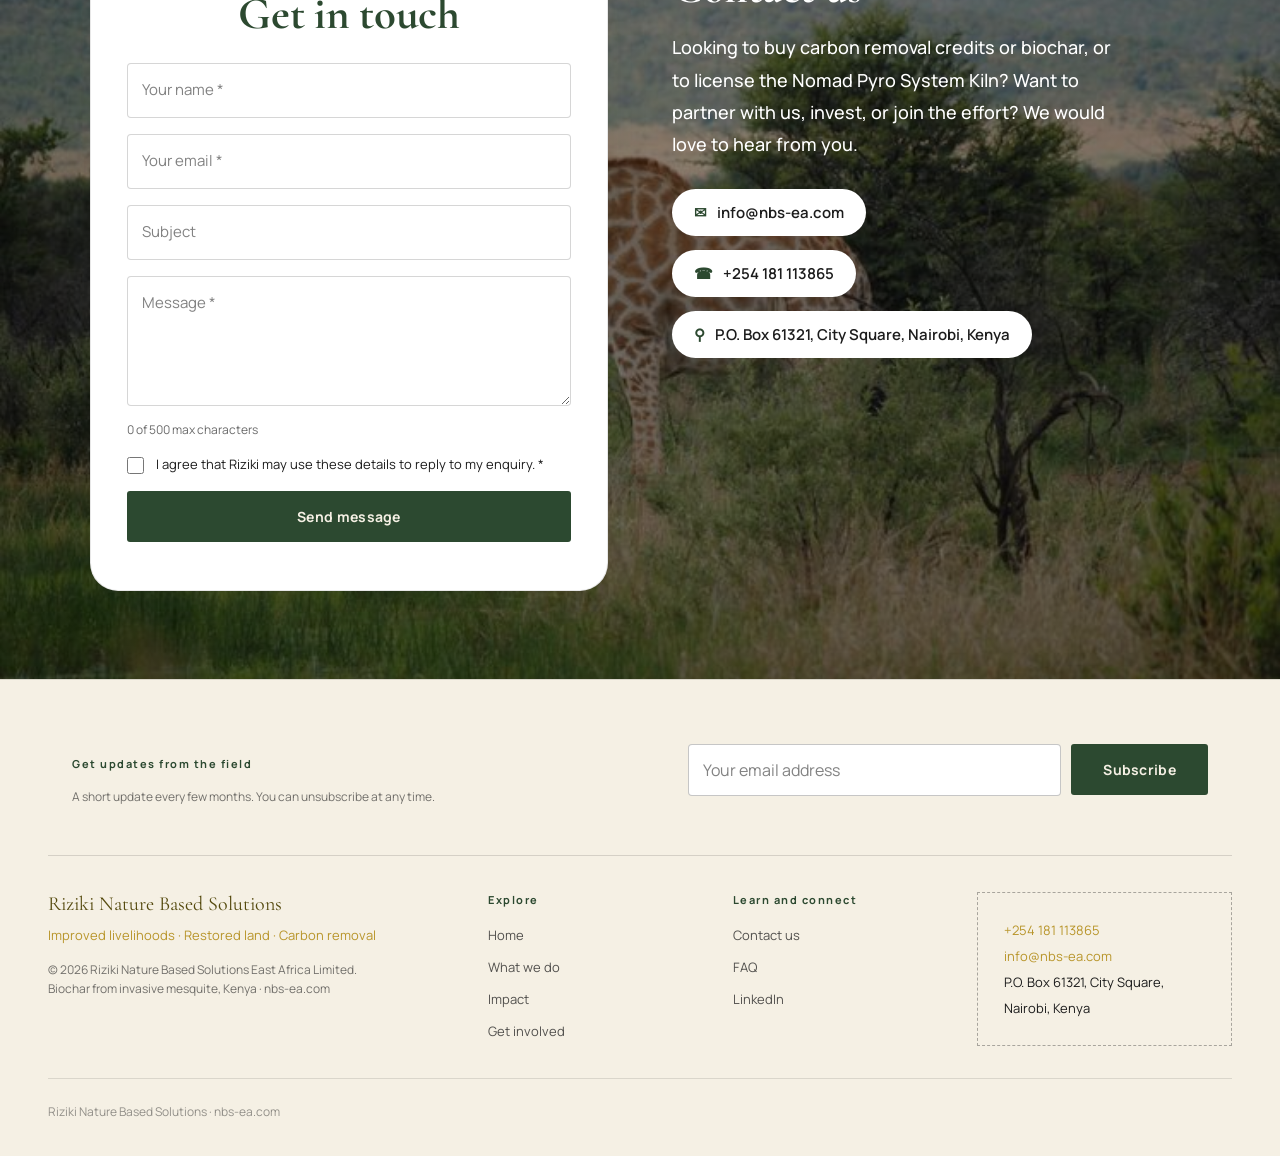
